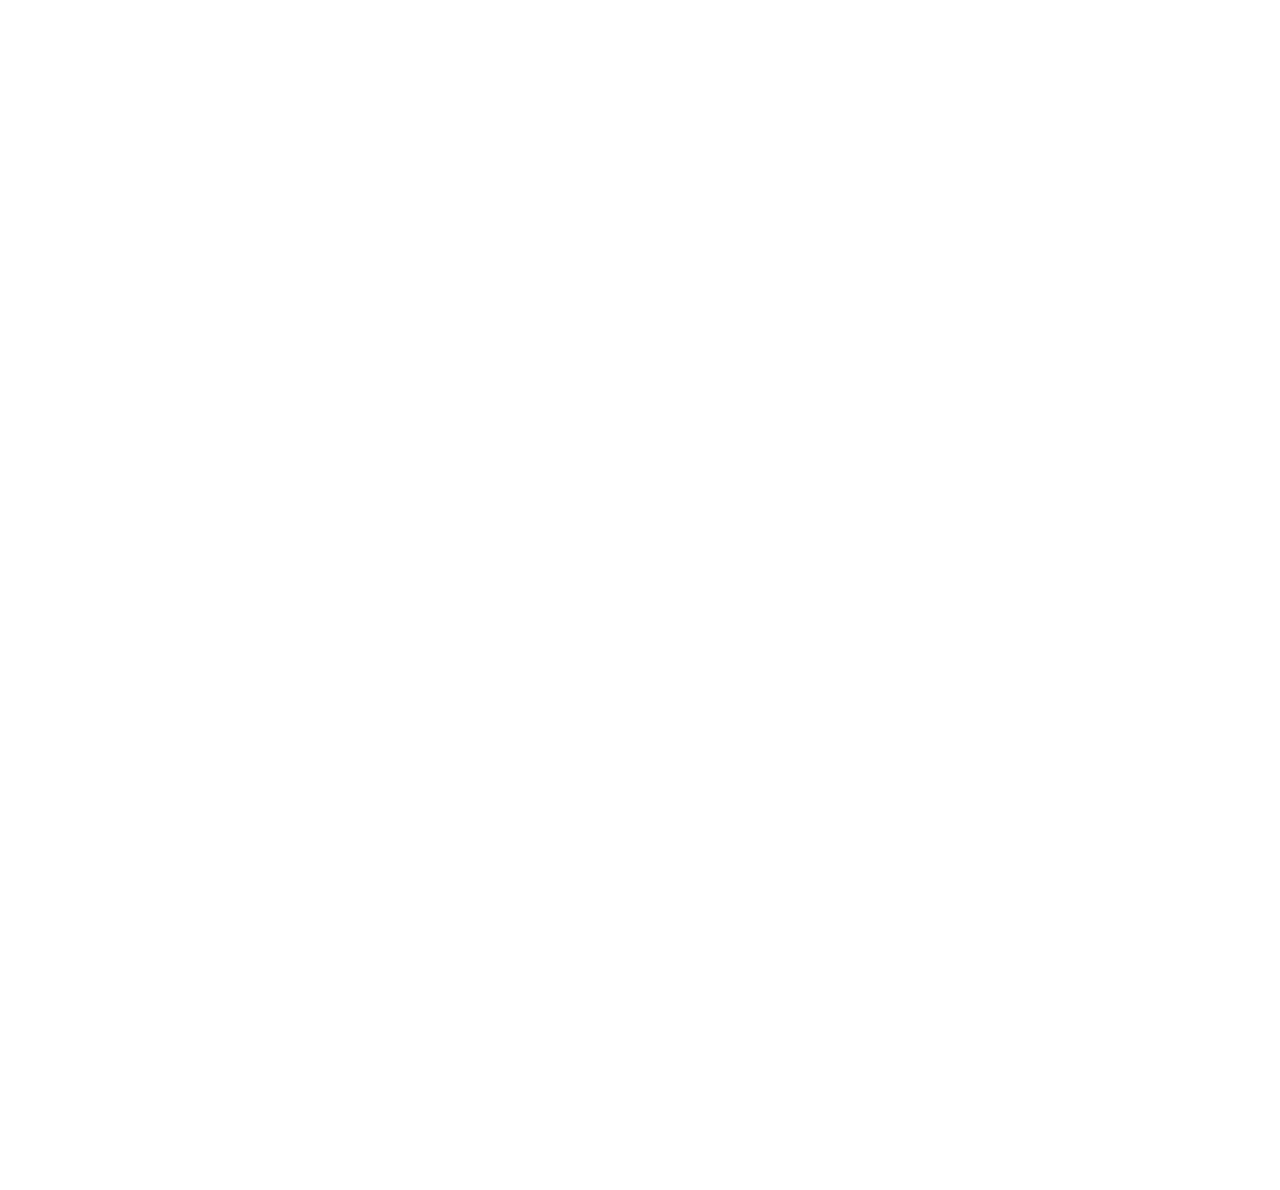
==== docs/index.html @ 2790fe68 "upadted" ====
<!DOCTYPE html>
<html lang="en">
<head>
    <meta charset="UTF-8">
    <meta name="viewport" content="width=device-width, initial-scale=1.0">
    <title>JunYoungKang Artist Website</title>
    <link rel="stylesheet" href="HomepageStyle.css">
</head>

<body>
    <div id="Homepage">
    </div>

<a href="PortfolioPage.html">
    <div class="Portfolio-Planet01">
        <h1 class="Hover-Planet01"></h1>
    </div>
</a>

<a href="3DImages.html">
    <div class="Portfolio-Planet02">
        <h1 class="Hover-planet02"></h1>
    </div>
</a>

    <a href="ArtistProfile.html">
        <div class="ArtistInformation-Planet"></div>
    </a>
        <h1 class="Hover-ArtistPlanet"></h1>
    
    <div class="MusicPlanet">
    </div>

    
</body>

</html>
---- docs/HomepageStyle.css ----
* 
{
    margin: 0;
    padding: 0;
}

body
{
    background-image: url(../FinalWebsite/images/BG_Test01.gif);
    background-size: 100% 300%;
    background-repeat: no-repeat;

    display: flex;
    justify-content: center;
    align-items: center;
    flex-wrap: wrap;
}

/* Homepage Styles */
#Homepage
{
   
}

/* Artist Information Planet */
.ArtistInformation-Planet
{
    display: flex;
    justify-content: center;
    align-items: center;
    position: relative; 

    background-image: url(../FinalWebsite/images/transparency-1.gif);
    background-position: center;
    background-size: cover;
    border-radius: 50%;

    width: 400px;
    height: 400px;

    top: 15em;
    left: -17em;
}

.Hover-ArtistPlanet
{
    position: relative;
    top: -50px;
    right: 800px;

    font-size: 45px;
    color: white;
}

.ArtistInformation-Planet:hover
{
    Transform: scale(1.5);
}

/* Portfolio Planet01 */
.Portfolio-Planet01
{
    display: flex;
    justify-content: center;
    align-items: center;
    position: relative; 

    background-image: url(../FinalWebsite/images/planet4.gif);
    background-position: center;
    background-size: cover;
    border-radius: 50%;

    width: 300px;
    height: 300px;
    top: 15em;
    left: -5em;
}

.Hover-Planet01
{
    position: relative;
    top: -100px;
    left: 150px;

    font-size: 25px;
    color: white;
}

.Portfolio-Planet01:hover
{
transform: scale(1.5);
}

/* Portfolio Planet02 */
.Portfolio-Planet02
{
    display: flex;
    justify-content: center;
    align-items: center;
    position: relative; 

    background-image: url(../FinalWebsite/images/planet2.gif);
    background-position: center;
    background-size: cover;
    border-radius: 50%;

    width: 250px;
    height: 250px;
    top: 15em;
    left: 30em;
    
}

.Hover-planet02
{
    position: relative;
    top: -100px;
    left: 150px;

    font-size: 25px;
    color: white; 
}

.Portfolio-Planet02:hover
{
    transform: scale(1.5);
}

/* Music Planet */

.MusicPlanet
{
    display: flex;
    justify-content: center;
    align-items: center;
    position: relative; 

    background-image: url(../FinalWebsite/images/Planet3.gif);
    background-position: center;
    background-size: cover;
    border-radius: 50%;

    width: 550px;
    height: 550px;
    top: 15em;
    left: 5em;
}
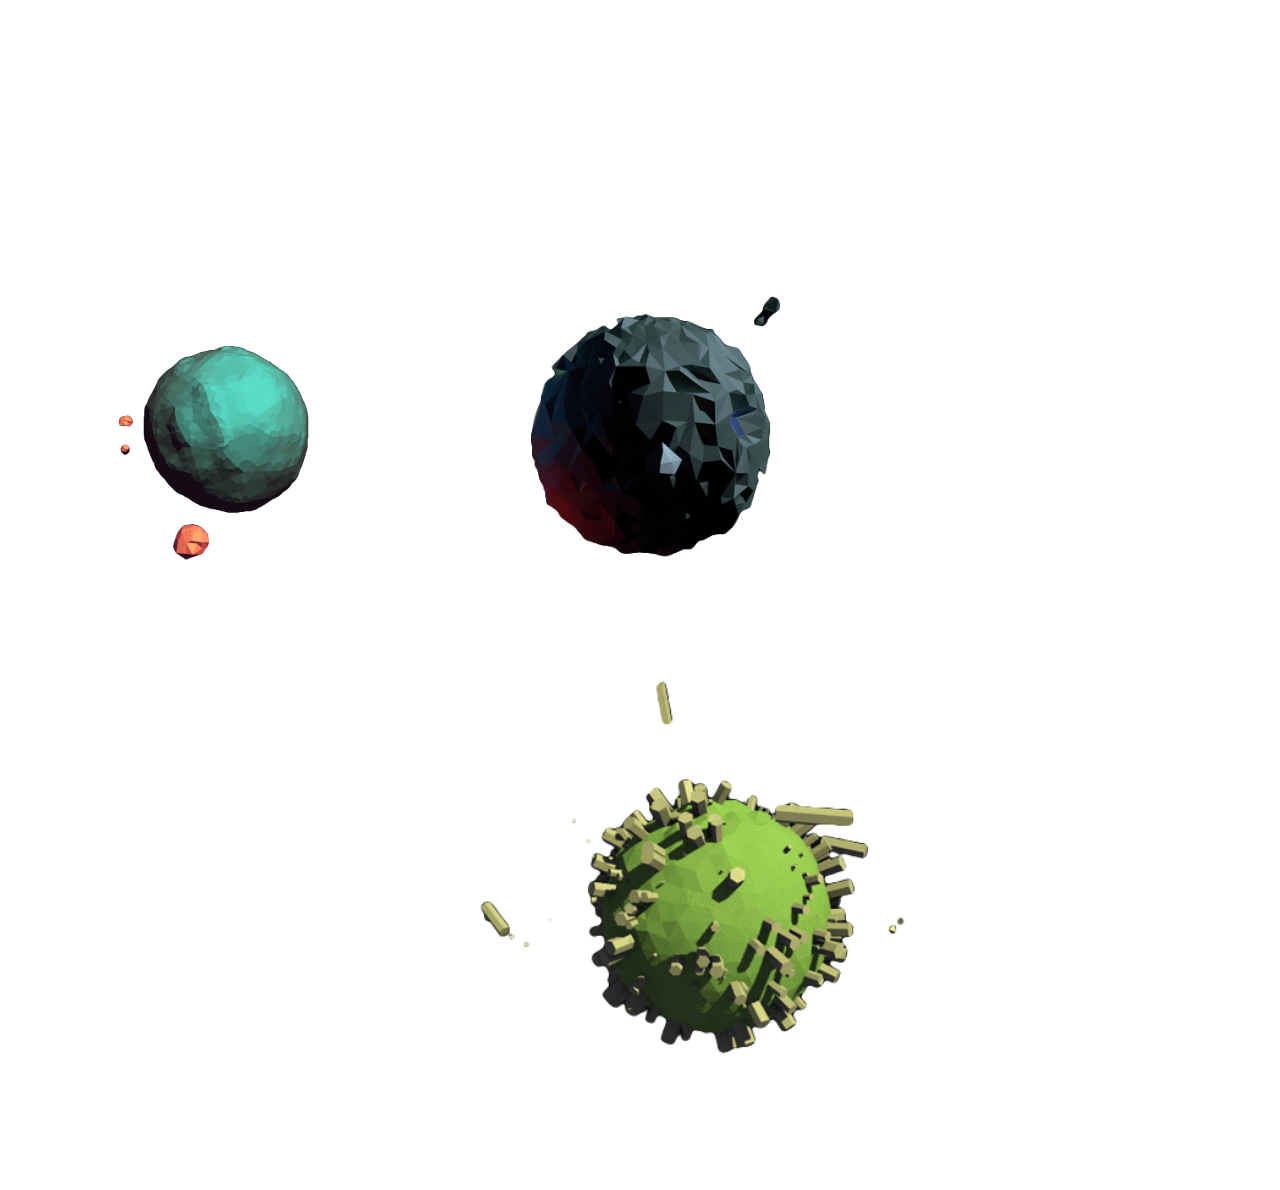
==== commit 3da81e69: "update image links" ====
--- a/docs/index.html
+++ b/docs/index.html
@@ -8,30 +8,29 @@
 </head>
 
 <body>
-    <div id="Homepage">
-    </div>
+    <div id="Homepage"></div>
 
-<a href="PortfolioPage.html">
-    <div class="Portfolio-Planet01">
+    <a href="PortfolioPage.html">
+        <div class="Portfolio-Planet01">
         <h1 class="Hover-Planet01"></h1>
-    </div>
-</a>
+        </div>
+    </a>
 
-<a href="3DImages.html">
-    <div class="Portfolio-Planet02">
+    <a href="3DImages.html">
+        <div class="Portfolio-Planet02">
         <h1 class="Hover-planet02"></h1>
-    </div>
-</a>
+        </div>
+    </a>
 
     <a href="ArtistProfile.html">
         <div class="ArtistInformation-Planet"></div>
     </a>
-        <h1 class="Hover-ArtistPlanet"></h1>
     
-    <div class="MusicPlanet">
-    </div>
+    <h1 class="Hover-ArtistPlanet"></h1>
+    
+    <div class="MusicPlanet"></div>
 
-    
+
 </body>
 
 </html>--- a/docs/HomepageStyle.css
+++ b/docs/HomepageStyle.css
@@ -6,7 +6,7 @@
 
 body
 {
-    background-image: url(../FinalWebsite/images/BG_Test01.gif);
+    background-image: url(images/BG_Test01.gif);
     background-size: 100% 300%;
     background-repeat: no-repeat;
 
@@ -30,7 +30,7 @@
     align-items: center;
     position: relative; 
 
-    background-image: url(../FinalWebsite/images/transparency-1.gif);
+    background-image: url(images/transparency-1.gif);
     background-position: center;
     background-size: cover;
     border-radius: 50%;
@@ -65,7 +65,7 @@
     align-items: center;
     position: relative; 
 
-    background-image: url(../FinalWebsite/images/planet4.gif);
+    background-image: url(images/planet4.gif);
     background-position: center;
     background-size: cover;
     border-radius: 50%;
@@ -99,7 +99,7 @@
     align-items: center;
     position: relative; 
 
-    background-image: url(../FinalWebsite/images/planet2.gif);
+    background-image: url(images/planet2.gif);
     background-position: center;
     background-size: cover;
     border-radius: 50%;
@@ -135,7 +135,7 @@
     align-items: center;
     position: relative; 
 
-    background-image: url(../FinalWebsite/images/Planet3.gif);
+    background-image: url(images/Planet3.gif);
     background-position: center;
     background-size: cover;
     border-radius: 50%;
